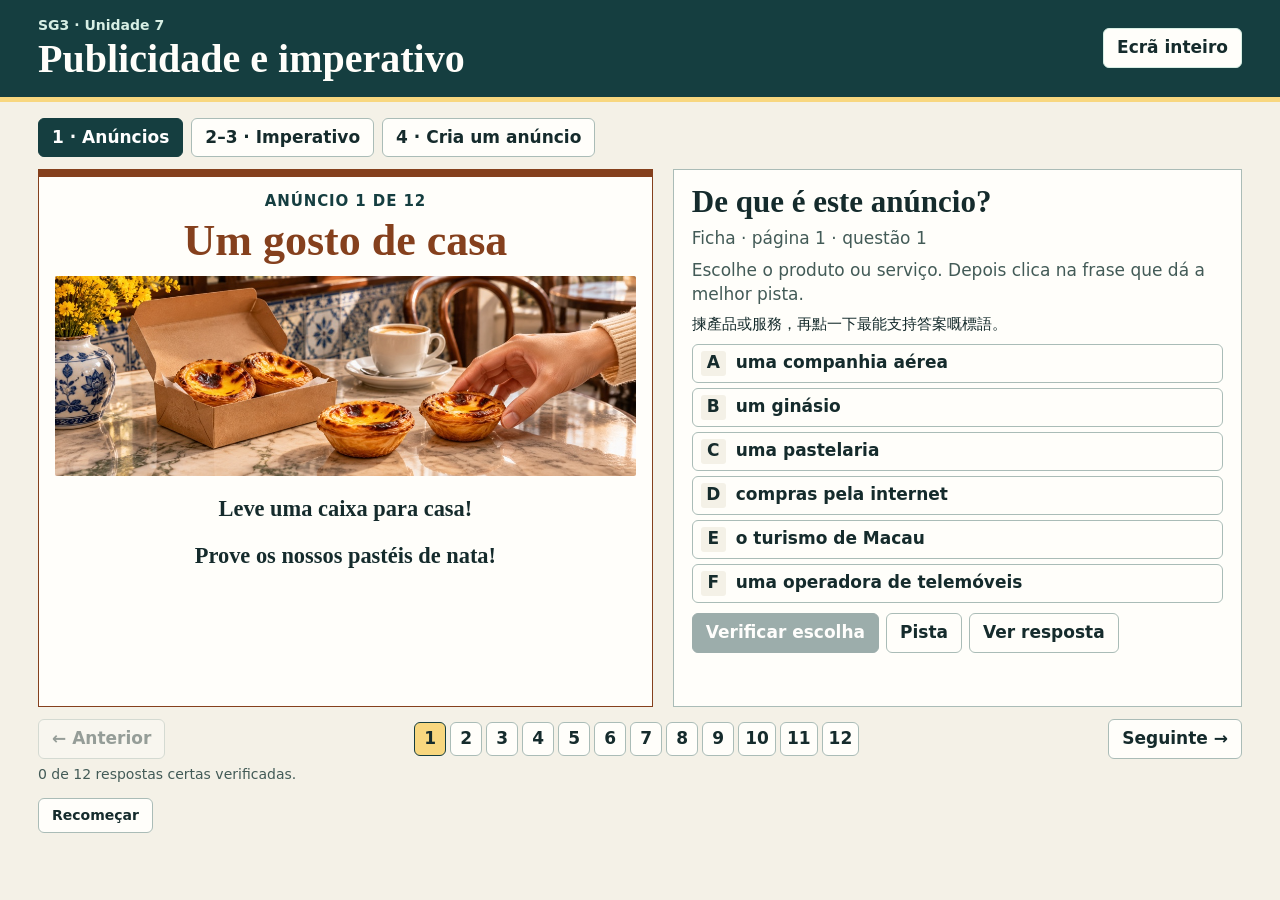
==== publicidade/index.html @ 15dd91bc "Publish the U7 interactive advertising lesson" ====
<!doctype html>
<html lang="pt-PT">
<head>
<meta charset="utf-8">
<meta name="viewport" content="width=device-width,initial-scale=1">
<title>SG3 · U7 Publicidade e imperativo</title>
<style>
:root{color-scheme:light;--paper:#f4f1e7;--ink:#152b2c;--dark:#153e40;--mint:#d7eee4;--line:#aabcb7;--gold:#f8d77f;--white:#fffefa;--ok:#126047;--warn:#8b391c}
*{box-sizing:border-box}body{margin:0;background:var(--paper);color:var(--ink);font:17px/1.4 system-ui,-apple-system,sans-serif}
header{background:var(--dark);color:var(--white);border-bottom:5px solid var(--gold)}.wrap{max-width:1280px;margin:auto;padding:16px clamp(16px,3vw,38px)}
.top{display:flex;gap:16px;align-items:center;justify-content:space-between;flex-wrap:wrap}.top p{margin:0;color:var(--mint);font-size:14px;font-weight:650}.top h1{margin:1px 0 0;font:700 clamp(25px,3.4vw,40px)/1.1 Georgia,serif}
button,input,select{font:inherit}button{cursor:pointer;background:var(--white);border:1px solid var(--line);border-radius:6px;color:var(--ink);padding:7px 13px;font-weight:640}button:hover:enabled{background:var(--mint)}button:disabled{opacity:.42;cursor:default}button:focus-visible,a:focus-visible,input:focus-visible{outline:3px solid #007863;outline-offset:3px}header button{border-color:var(--mint)}
nav{display:flex;gap:8px;flex-wrap:wrap;margin-bottom:12px}nav button[aria-pressed=true],.primary{background:var(--dark);color:#fff;border-color:var(--dark)}nav button[aria-pressed=true]:hover,.primary:hover:enabled{background:#275c5a}
.grid{display:grid;grid-template-columns:minmax(0,1.08fr) minmax(0,1fr);gap:20px;align-items:stretch}
.poster{--accent:#204c47;background:var(--white);border:1px solid var(--accent);border-top:8px solid var(--accent);text-align:center;padding:14px 16px 18px;min-width:0}
.poster h2{color:var(--accent);font:700 clamp(25px,3.6vw,44px)/1.04 Georgia,serif;margin:6px 0 12px}
.poster img{display:block;width:100%;aspect-ratio:2.9;object-fit:cover;border-radius:2px;margin:0 auto 10px}
.slogan-line{color:var(--ink);font-family:Georgia,serif;font-weight:700;min-height:39px;line-height:1.2;font-size:clamp(17px,1.75vw,23px);width:100%;padding:6px 9px;margin:2px 0;border:2px solid transparent;background:transparent}
.slogan-line[aria-pressed=true]{border-color:var(--accent);background:#eef4eb}
.slogan-line.right-clue{background:#d7eee4;border-color:var(--ok)}
.slogan-line.wrong-clue{background:#fbe9df;border-color:var(--warn)}
.slogan-line:focus-visible{outline-offset:1px}
.number{color:var(--dark);font-size:15px;font-weight:700;text-transform:uppercase;letter-spacing:.06em}
.answer-panel{background:var(--white);border:1px solid var(--line);padding:14px 18px;min-width:0}.answer-panel h2,.work h2{font:700 clamp(22px,2.6vw,31px)/1.15 Georgia,serif;margin:0 0 7px}.muted{color:#435b57}.zh{font-size:.9em}.answer-panel p{margin:3px 0 8px}
.choices{display:grid;gap:5px}.choice{text-align:left;display:flex;align-items:center;gap:10px;padding:5px 8px;min-height:39px}.letter{width:25px;height:25px;display:grid;place-items:center;flex:none;background:var(--paper);border-radius:3px;font-weight:800}.choice.selected{border:2px solid var(--dark);padding:4px 7px;background:var(--mint)}.choice.correct{border-color:var(--ok);background:var(--mint);color:var(--ok)}.choice.wrong{border-color:var(--warn);background:#fbe9df}
.controls{display:flex;gap:7px;align-items:center;flex-wrap:wrap;margin-top:10px}.feedback{min-height:1.4em;color:var(--dark);font-weight:620;margin-top:8px!important}.bad{color:var(--warn)}.navline{display:flex;gap:8px;align-items:center;justify-content:space-between;margin-top:12px;flex-wrap:wrap}.jumps{display:flex;gap:4px;flex-wrap:wrap}.jumps button{min-width:32px;padding:4px 6px}.jumps [aria-current=step]{background:var(--gold);border-color:var(--dark)}.jumps .done{box-shadow:inset 0 -3px var(--ok)}.status{margin:6px 0 0;font-size:14px;color:#435b57}.work{border:1px solid var(--line);background:var(--white);padding:16px clamp(14px,3vw,28px)}.work p{margin:5px 0 9px}.rule{background:var(--mint);padding:8px 12px}.rule summary{cursor:pointer;font-weight:700}.exercise-list{display:grid;grid-template-columns:repeat(2,minmax(0,1fr));gap:9px;margin:12px 0}.exercise{border-top:1px solid var(--line);padding-top:8px}.exercise label{display:block;font-weight:610}.exercise input,.form-table input{margin:5px 0;padding:5px 7px;border:1px solid #79918b;border-radius:4px;width:100%;max-width:150px}.mark{display:block;font-size:14px;min-height:1.4em}.form-table{border-collapse:collapse;width:100%;table-layout:fixed}.form-table th,.form-table td{border:1px solid var(--line);padding:6px;text-align:left;overflow-wrap:anywhere}.form-table th{background:var(--mint)}.form-table input{max-width:none}.model{padding:12px 16px;background:var(--mint);border-left:5px solid var(--dark);margin:12px 0}.model p{margin:4px 0}.foot{display:flex;gap:14px;flex-wrap:wrap;margin-top:13px;font-size:14px}.foot a{color:var(--dark)}[hidden]{display:none!important}
@media(max-width:760px){.grid,.exercise-list{grid-template-columns:1fr}.poster{min-height:0}.poster img{width:100%}.wrap{padding-top:12px}.navline{justify-content:flex-start}.form-table{font-size:14px}.form-table input{font-size:14px}.answer-panel{padding:12px}}
</style>
</head>
<body>
<header><div class="wrap top"><div><p>SG3 · Unidade 7</p><h1>Publicidade e imperativo</h1></div><button id="fullscreen" type="button">Ecrã inteiro</button></div></header>
<main class="wrap">
<nav aria-label="Etapas da ficha"><button data-pane="match" aria-pressed="true">1 · Anúncios</button><button data-pane="verbs" aria-pressed="false">2–3 · Imperativo</button><button data-pane="write" aria-pressed="false">4 · Cria um anúncio</button></nav>
<section id="match" aria-label="Associar anúncios a produtos e serviços">
<div class="grid">
<article class="poster" aria-labelledby="brand"><div id="ad-number" class="number"></div><h2 id="brand"></h2><img id="picture" alt=""><div id="slogan" role="group" aria-label="Escolhe a frase que dá a melhor pista"></div></article>
<div class="answer-panel"><h2>De que é este anúncio?</h2><p id="worksheet-page" class="muted"></p><p class="muted">Escolhe o produto ou serviço. Depois clica na frase que dá a melhor pista.</p><p class="zh" lang="zh-Hant">揀產品或服務，再點一下最能支持答案嘅標語。</p>
<div class="choices" id="choices" role="group" aria-label="Produtos e serviços"></div>
<div class="controls"><button class="primary" id="check" disabled>Verificar escolha</button><button id="hint">Pista</button><button id="reveal">Ver resposta</button></div>
<p class="feedback" id="match-feedback" role="status"></p></div></div>
<div class="navline"><button id="prev">← Anterior</button><div class="jumps" id="jumps" aria-label="Escolher anúncio"></div><button id="next">Seguinte →</button></div>
<p id="progress" class="status"></p>
</section>
<section class="work" id="verbs" hidden>
<h2>2 · Completar frases de publicidade</h2><p>Escreve a forma do imperativo para <b>você</b>. Podes responder primeiro na página 3 da ficha.</p>
<details class="rule"><summary>Lembra-te</summary><p>visitar → visite · comer → coma · abrir → abra</p></details>
<div class="exercise-list" id="items"></div>
<div class="controls"><button class="primary" id="check-items">Verificar frases</button><button id="show-items">Ver respostas</button></div>
<p class="feedback" id="items-feedback" role="status"></p>
<h2>3 · Completar o imperativo dos verbos irregulares</h2><p>Completa as formas em falta. Segue o exemplo da primeira linha.</p>
<table class="form-table"><thead><tr><th scope="col">Verbo</th><th scope="col">você</th><th scope="col">tu na negativa</th><th scope="col">vocês</th></tr></thead><tbody id="forms"><tr><td>comprar</td><td>compre</td><td>não compres</td><td>comprem</td></tr></tbody></table>
<div class="controls"><button class="primary" id="check-forms">Verificar formas</button><button id="show-forms">Ver respostas</button></div>
<p class="feedback" id="forms-feedback" role="status"></p>
</section>
<section class="work" id="write" hidden>
<h2>4 · Cria um anúncio</h2><p>Escolhe um produto ou serviço dos anúncios. Na página 3 da ficha, escreve duas frases afirmativas e uma negativa na forma <b>você</b>.</p>
<label for="product"><b>Produto ou serviço</b></label><select id="product"></select>
<p class="zh" lang="zh-Hant">揀一種產品或服務，喺練習紙寫兩句肯定命令句同一句否定命令句。</p>
<details class="model"><summary>Ver um modelo</summary><p><b>Turismo de Macau</b></p><div id="model"></div></details>
<p>Confere se o público percebe o que anuncias. Lê o teu anúncio a um colega e pede-lhe que adivinhe o produto ou serviço.</p>
</section>
<footer class="foot"><button id="reset">Recomeçar</button></footer>
</main>
<script id="lesson-data" type="application/json">{"ads": [{"answer": "C", "brand": "Um gosto de casa", "image": "[data-uri]", "lines": ["Leve uma caixa para casa!", "Prove os nossos pastéis de nata!"], "hint": "Prove os nossos pastéis de nata!", "clueIndex": 1}, {"answer": "D", "brand": "À sua porta", "image": "[data-uri]", "lines": ["Escolha fruta e pão para a semana.", "Encomende tudo pela internet!"], "hint": "Encomende tudo pela internet!", "clueIndex": 1}, {"answer": "B", "brand": "Comece hoje", "image": "[data-uri]", "lines": ["Treine com um instrutor no nosso ginásio!", "Ganhe energia para o dia."], "hint": "Treine com um instrutor no nosso ginásio!", "clueIndex": 0}, {"answer": "E", "brand": "Um dia diferente", "image": "[data-uri]", "lines": ["Descubra uma cidade cheia de histórias.", "Visite Macau a pé com um guia local!"], "hint": "Visite Macau a pé com um guia local!", "clueIndex": 1}, {"answer": "F", "brand": "Mais perto", "image": "[data-uri]", "lines": ["Ligue para qualquer rede com o nosso tarifário.", "Fique mais perto da sua família."], "hint": "Ligue para qualquer rede com o nosso tarifário.", "clueIndex": 0}, {"answer": "A", "brand": "O próximo destino", "image": "[data-uri]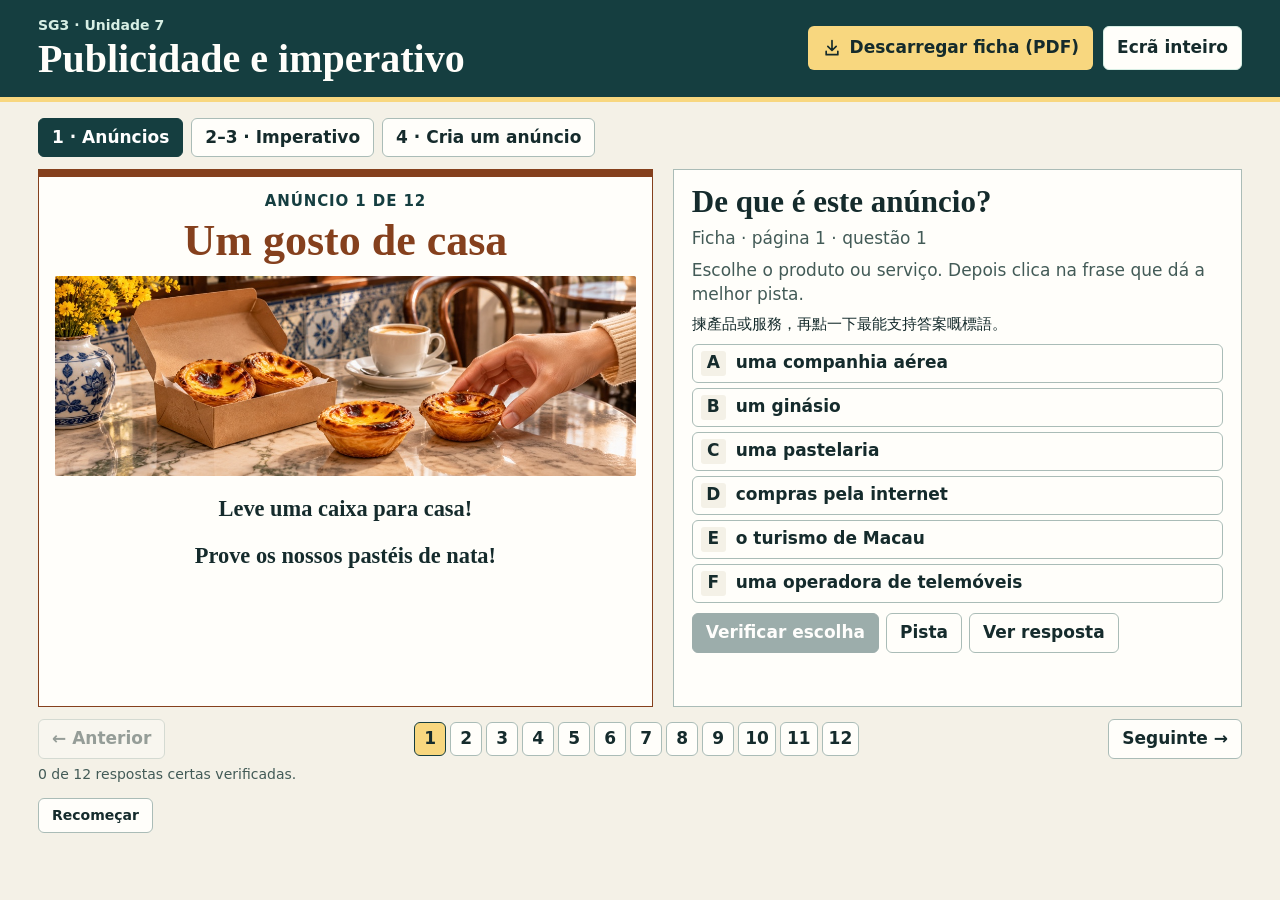
